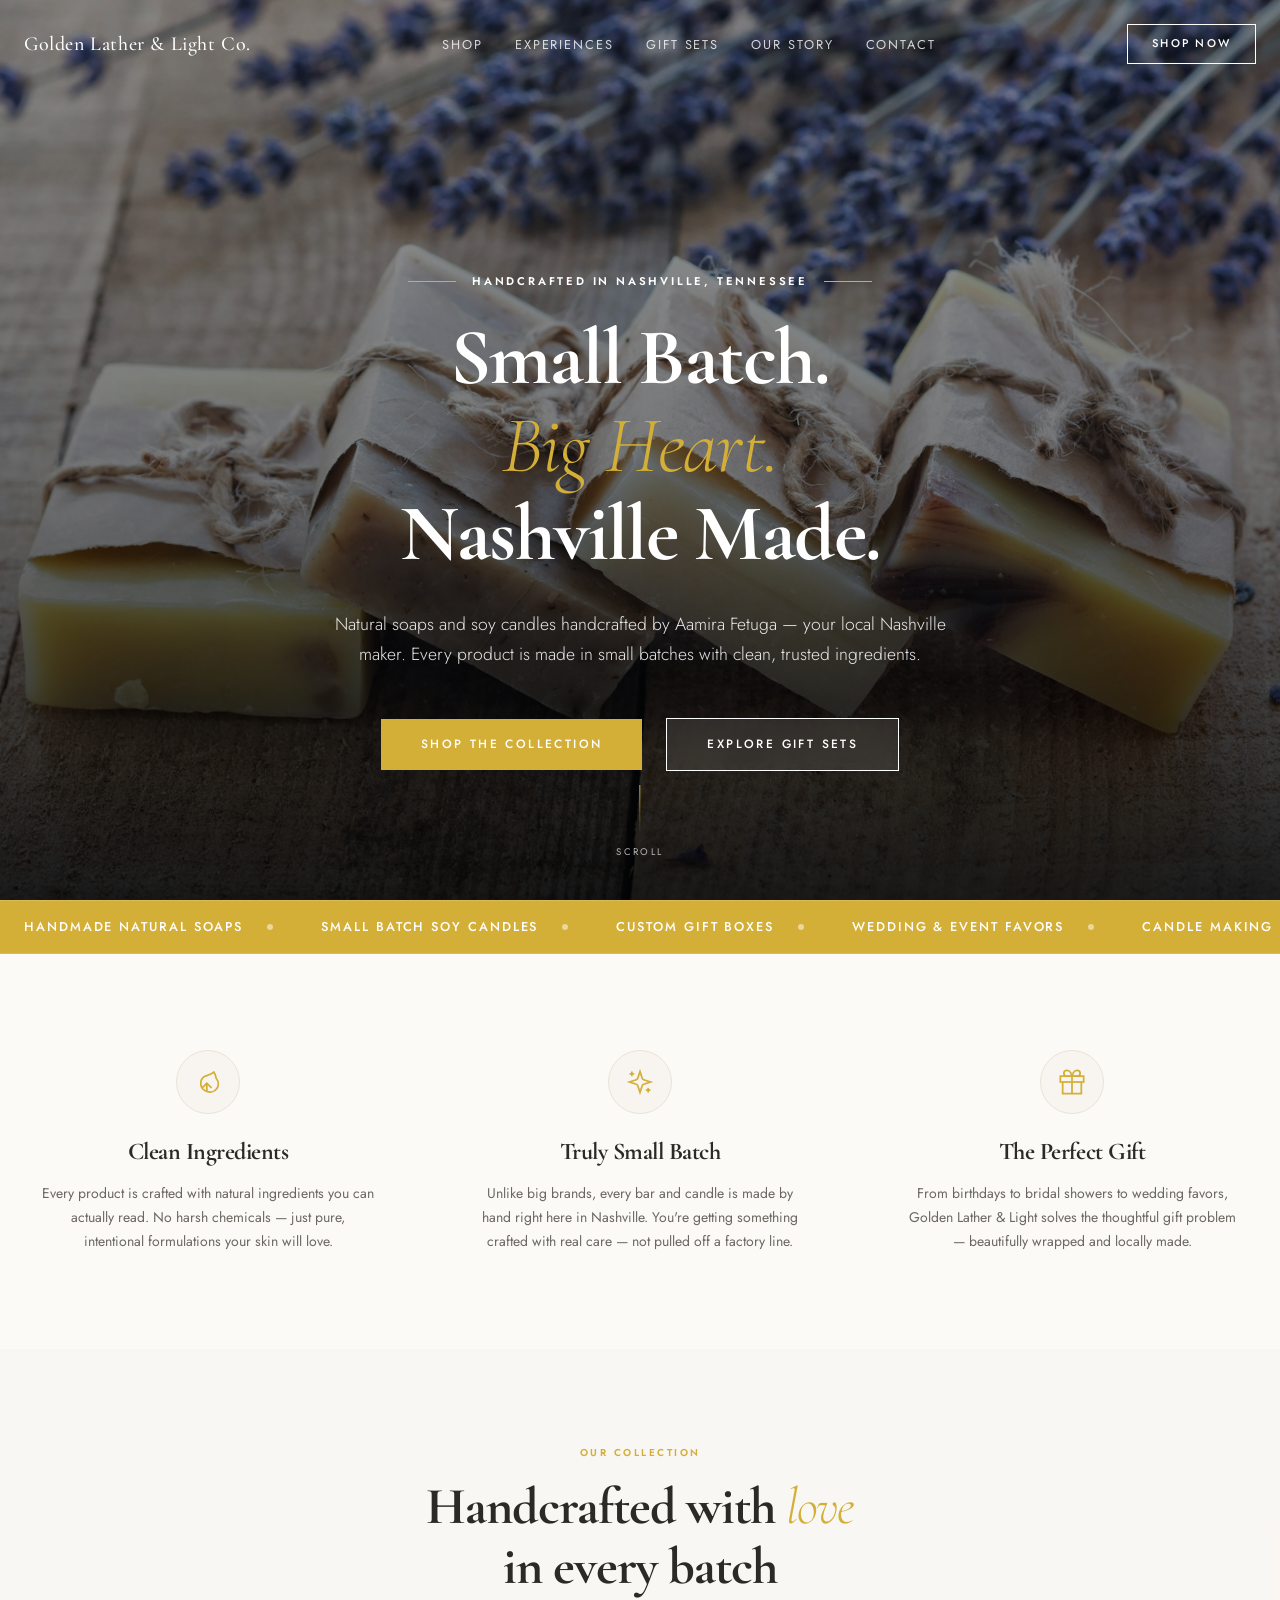
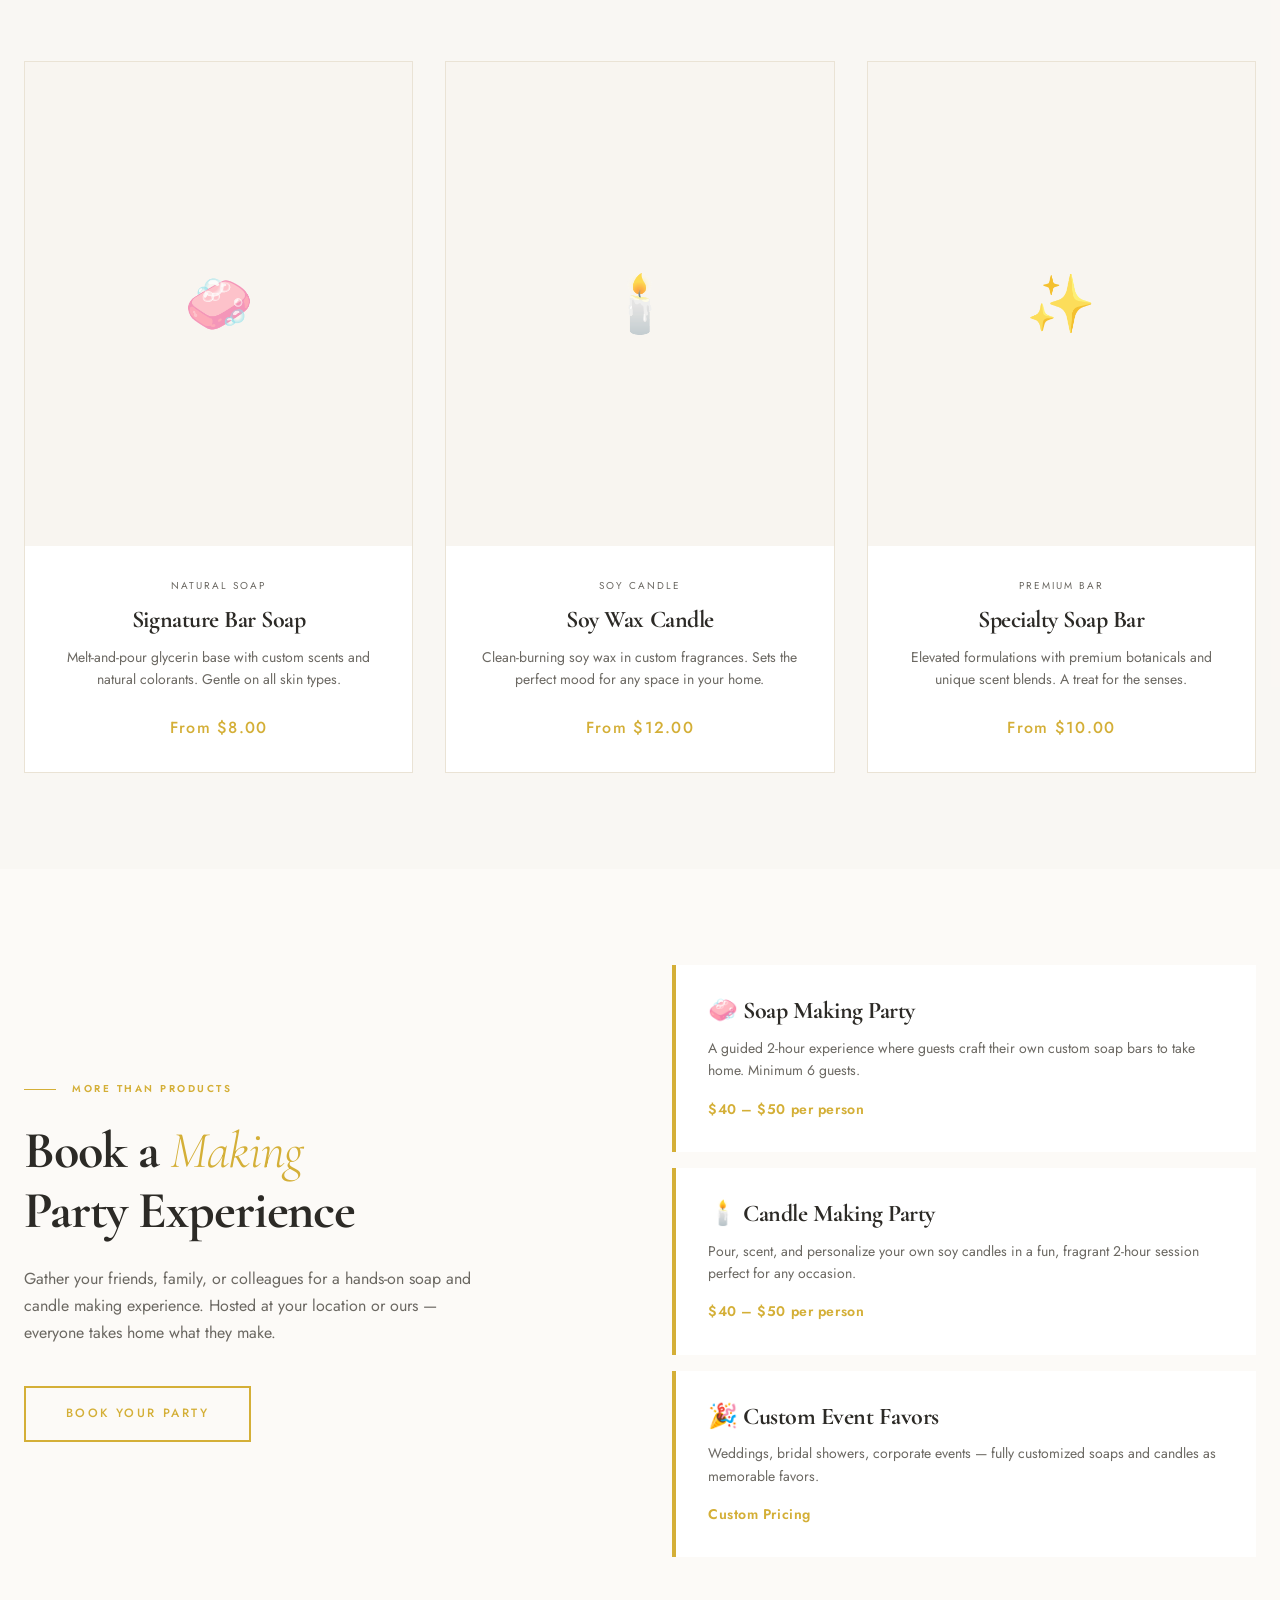
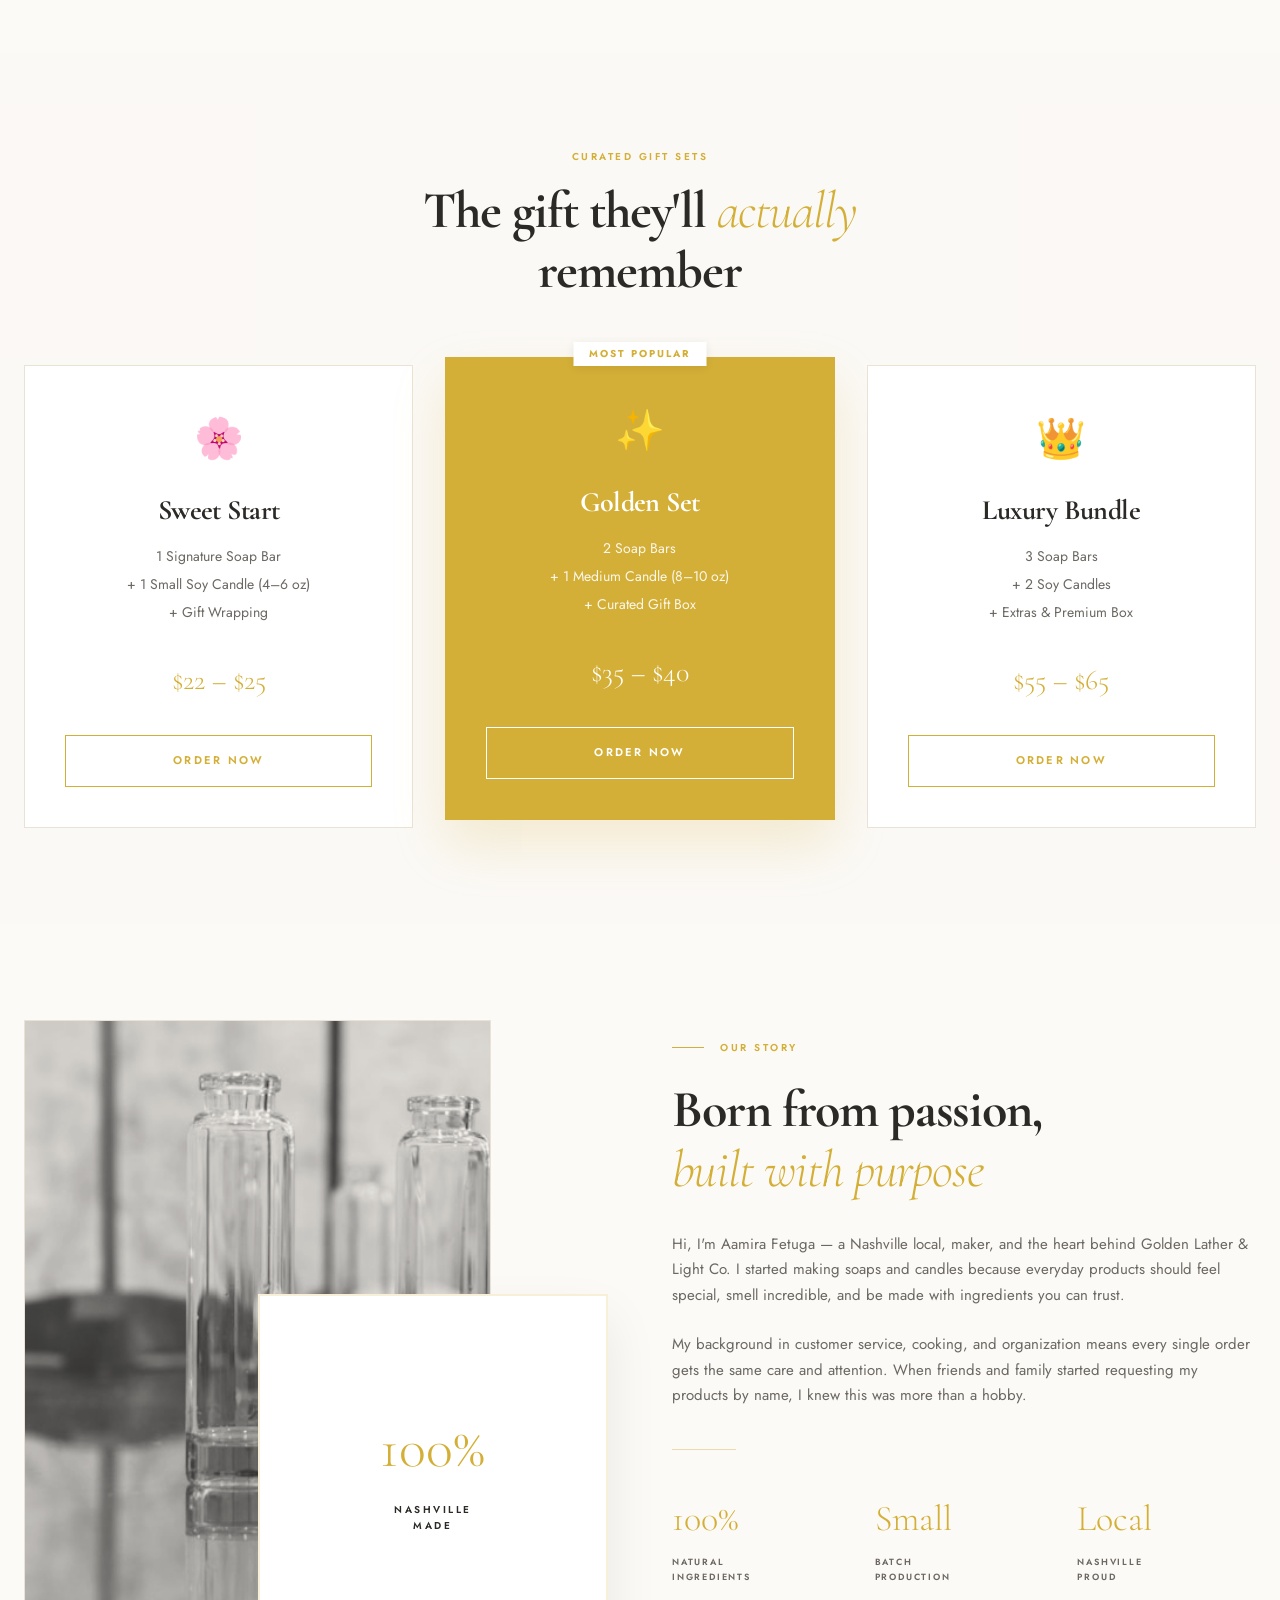
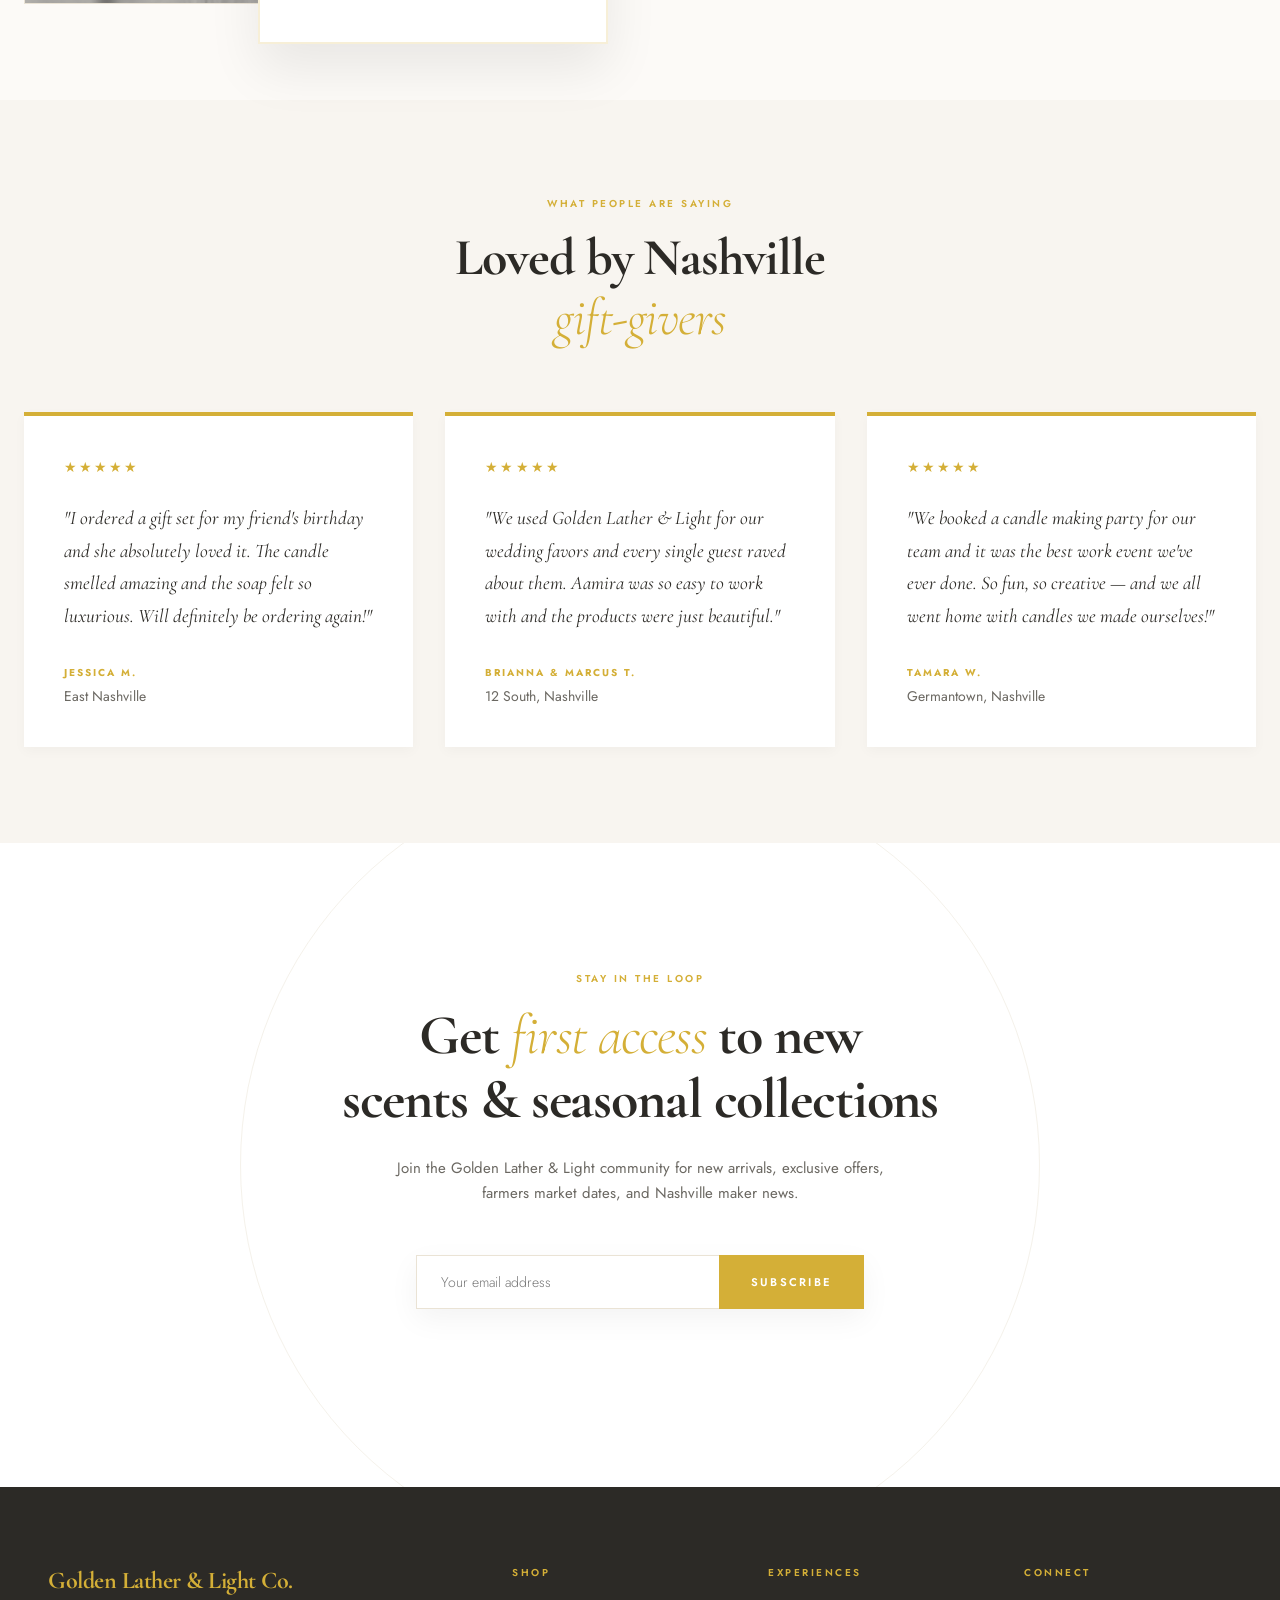
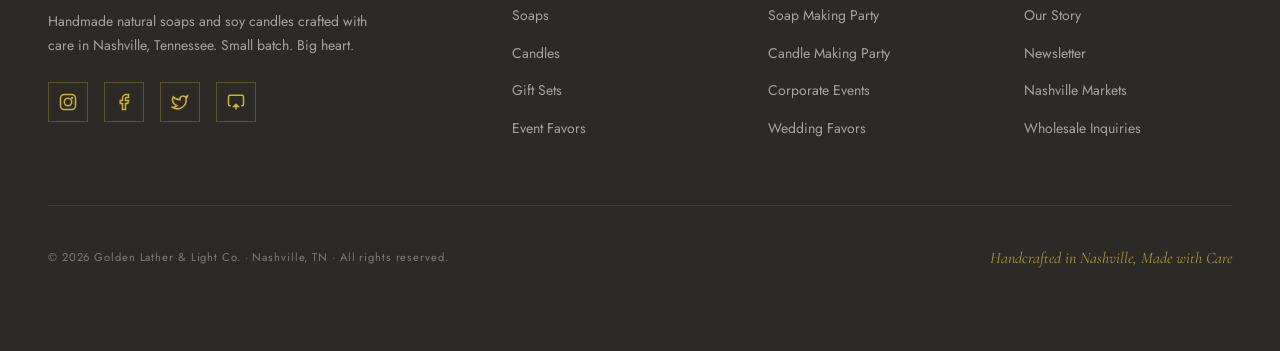
==== index.html @ 89d6fd0d "updates" ====
<!DOCTYPE html>
<html lang="en">
<head>
  <meta charset="UTF-8" />
  <meta name="viewport" content="width=device-width, initial-scale=1.0" />
  <title>Golden Lather & Light Co. | Handcrafted Soaps & Candles | Nashville, TN</title>
  <meta name="description" content="Handmade natural soaps and soy candles crafted with care in Nashville, Tennessee. Small batch. Big heart." />

  <link rel="preconnect" href="https://fonts.googleapis.com" />
  <link rel="preconnect" href="https://fonts.gstatic.com" crossorigin />
  <link href="https://fonts.googleapis.com/css2?family=Cormorant+Garamond:ital,wght@0,300;0,400;0,500;0,600;0,700;1,300;1,400;1,500&family=Jost:ital,wght@0,300;0,400;0,500;0,600;1,300;1,400&display=swap" rel="stylesheet" />
  <link rel="stylesheet" href="styles.css" />
</head>
<body>

  <!-- ========== NAVBAR ========== -->
  <nav class="navbar" id="navbar">
    <div class="navbar-inner">
      <a href="#" class="navbar-brand">Golden Lather &amp; Light Co.</a>
      <ul class="nav-links">
        <li><a href="#products">Shop</a></li>
        <li><a href="#experience">Experiences</a></li>
        <li><a href="#gifts">Gift Sets</a></li>
        <li><a href="#story">Our Story</a></li>
        <li><a href="#contact">Contact</a></li>
      </ul>
      <a href="#products" class="nav-cta">Shop Now</a>
      <button class="mobile-toggle" id="mobile-toggle" aria-label="Toggle menu">
        <svg class="icon-menu" viewBox="0 0 24 24" fill="none" stroke="currentColor" stroke-width="2"><line x1="3" y1="6" x2="21" y2="6"/><line x1="3" y1="12" x2="21" y2="12"/><line x1="3" y1="18" x2="21" y2="18"/></svg>
        <svg class="icon-close" viewBox="0 0 24 24" fill="none" stroke="currentColor" stroke-width="2" style="display:none"><line x1="18" y1="6" x2="6" y2="18"/><line x1="6" y1="6" x2="18" y2="18"/></svg>
      </button>
    </div>
  </nav>

  <!-- Mobile Menu -->
  <div class="mobile-menu" id="mobile-menu">
    <ul>
      <li><a href="#products">Shop</a></li>
      <li><a href="#experience">Experiences</a></li>
      <li><a href="#gifts">Gift Sets</a></li>
      <li><a href="#story">Our Story</a></li>
      <li><a href="#contact">Contact</a></li>
      <li class="mobile-menu-cta"><a href="#products">Shop Now</a></li>
    </ul>
  </div>

  <!-- ========== HERO ========== -->
  <section class="hero" id="home">
    <div class="hero-bg">
      <img src="images/hero-bg.jpg" alt="Handcrafted soaps and candles" />
      <div class="hero-overlay"></div>
      <div class="hero-gradient"></div>
    </div>
    <div class="hero-content">
      <div class="fade-in" data-delay="0.1">
        <div class="hero-tagline">
          <span class="hero-line"></span>
          <span class="hero-tagline-text">Handcrafted in Nashville, Tennessee</span>
          <span class="hero-line"></span>
        </div>
      </div>
      <div class="fade-in" data-delay="0.2">
        <h1 class="hero-title">
          Small Batch.<br />
          <em>Big Heart.</em><br />
          Nashville Made.
        </h1>
      </div>
      <div class="fade-in" data-delay="0.3">
        <p class="hero-subtitle">
          Natural soaps and soy candles handcrafted by Aamira Fetuga — your local Nashville maker. Every product is made in small batches with clean, trusted ingredients.
        </p>
      </div>
      <div class="fade-in hero-buttons" data-delay="0.4">
        <a href="#products" class="btn btn-primary">Shop the Collection</a>
        <a href="#gifts" class="btn btn-outline-white">Explore Gift Sets</a>
      </div>
    </div>
    <div class="scroll-indicator">
      <div class="scroll-line"></div>
      <span>Scroll</span>
    </div>
  </section>

  <!-- ========== MARQUEE ========== -->
  <div class="marquee-bar">
    <div class="marquee-track">
      <span>Handmade Natural Soaps<i></i></span>
      <span>Small Batch Soy Candles<i></i></span>
      <span>Custom Gift Boxes<i></i></span>
      <span>Wedding &amp; Event Favors<i></i></span>
      <span>Candle Making Parties<i></i></span>
      <span>Nashville Local<i></i></span>
      <span>Clean Ingredients<i></i></span>
      <span>Handmade Natural Soaps<i></i></span>
      <span>Small Batch Soy Candles<i></i></span>
      <span>Custom Gift Boxes<i></i></span>
      <span>Wedding &amp; Event Favors<i></i></span>
      <span>Candle Making Parties<i></i></span>
      <span>Nashville Local<i></i></span>
      <span>Clean Ingredients<i></i></span>
      <span>Handmade Natural Soaps<i></i></span>
      <span>Small Batch Soy Candles<i></i></span>
      <span>Custom Gift Boxes<i></i></span>
      <span>Wedding &amp; Event Favors<i></i></span>
      <span>Candle Making Parties<i></i></span>
      <span>Nashville Local<i></i></span>
      <span>Clean Ingredients<i></i></span>
    </div>
  </div>

  <!-- ========== VALUES ========== -->
  <section class="values">
    <div class="container values-grid">
      <div class="fade-in value-card" data-delay="0.1">
        <div class="value-icon">
          <svg viewBox="0 0 24 24" fill="none" stroke="currentColor" stroke-width="1.5" width="28" height="28"><path d="M11 20A7 7 0 0 1 9.8 6.9C15.5 4.9 17 3.5 17 3.5s1.5 2 2.1 5.5A7 7 0 0 1 11 20z"/><path d="M11 13V20"/><path d="M7 17l4-4 4 4"/></svg>
        </div>
        <h3>Clean Ingredients</h3>
        <p>Every product is crafted with natural ingredients you can actually read. No harsh chemicals — just pure, intentional formulations your skin will love.</p>
      </div>
      <div class="fade-in value-card" data-delay="0.2">
        <div class="value-icon">
          <svg viewBox="0 0 24 24" fill="none" stroke="currentColor" stroke-width="1.5" width="28" height="28"><path d="m12 3-1.912 5.813a2 2 0 0 1-1.275 1.275L3 12l5.813 1.912a2 2 0 0 1 1.275 1.275L12 21l1.912-5.813a2 2 0 0 1 1.275-1.275L21 12l-5.813-1.912a2 2 0 0 1-1.275-1.275L12 3Z"/><path d="M5 3v4"/><path d="M19 17v4"/><path d="M3 5h4"/><path d="M17 19h4"/></svg>
        </div>
        <h3>Truly Small Batch</h3>
        <p>Unlike big brands, every bar and candle is made by hand right here in Nashville. You're getting something crafted with real care — not pulled off a factory line.</p>
      </div>
      <div class="fade-in value-card" data-delay="0.3">
        <div class="value-icon">
          <svg viewBox="0 0 24 24" fill="none" stroke="currentColor" stroke-width="1.5" width="28" height="28"><polyline points="20 12 20 22 4 22 4 12"/><rect x="2" y="7" width="20" height="5"/><line x1="12" y1="22" x2="12" y2="7"/><path d="M12 7H7.5a2.5 2.5 0 0 1 0-5C11 2 12 7 12 7z"/><path d="M12 7h4.5a2.5 2.5 0 0 0 0-5C13 2 12 7 12 7z"/></svg>
        </div>
        <h3>The Perfect Gift</h3>
        <p>From birthdays to bridal showers to wedding favors, Golden Lather &amp; Light solves the thoughtful gift problem — beautifully wrapped and locally made.</p>
      </div>
    </div>
  </section>

  <!-- ========== PRODUCTS ========== -->
  <section class="products" id="products">
    <div class="container">
      <div class="fade-in section-header">
        <div class="section-label">Our Collection</div>
        <h2>Handcrafted with <em>love</em><br/>in every batch</h2>
      </div>
      <div class="products-grid" id="products-grid">
        <!-- Populated by JS -->
      </div>
    </div>
  </section>

  <!-- ========== EXPERIENCE ========== -->
  <section class="experience" id="experience">
    <div class="container experience-layout">
      <div class="fade-in experience-text" data-direction="right">
        <div class="section-label-left">
          <span class="label-line"></span>
          <span>More Than Products</span>
        </div>
        <h2>Book a <em>Making</em><br/>Party Experience</h2>
        <p>Gather your friends, family, or colleagues for a hands-on soap and candle making experience. Hosted at your location or ours — everyone takes home what they make.</p>
        <a href="#contact" class="btn btn-outline-primary">Book Your Party</a>
      </div>
      <div class="experience-cards" id="experience-cards">
        <!-- Populated by JS -->
      </div>
    </div>
  </section>

  <!-- ========== GIFTS ========== -->
  <section class="gifts" id="gifts">
    <div class="container">
      <div class="fade-in section-header">
        <div class="section-label">Curated Gift Sets</div>
        <h2>The gift they'll <em>actually</em><br/>remember</h2>
      </div>
      <div class="gifts-grid" id="gifts-grid">
        <!-- Populated by JS -->
      </div>
    </div>
  </section>

  <!-- ========== STORY ========== -->
  <section class="story" id="story">
    <div class="container story-layout">
      <div class="fade-in story-image-block" data-direction="right">
        <div class="story-main-image">
          <img src="images/story-candles.jpg" alt="Pouring candles" />
        </div>
        <div class="story-badge">
          <div class="badge-number">100%</div>
          <div class="badge-label">Nashville<br/>Made</div>
        </div>
      </div>
      <div class="fade-in story-text" data-direction="left">
        <div class="section-label-left">
          <span class="label-line"></span>
          <span>Our Story</span>
        </div>
        <h2>Born from passion,<br/><em>built with purpose</em></h2>
        <div class="story-paragraphs">
          <p>Hi, I'm Aamira Fetuga — a Nashville local, maker, and the heart behind Golden Lather &amp; Light Co. I started making soaps and candles because everyday products should feel special, smell incredible, and be made with ingredients you can trust.</p>
          <p>My background in customer service, cooking, and organization means every single order gets the same care and attention. When friends and family started requesting my products by name, I knew this was more than a hobby.</p>
        </div>
        <div class="story-divider"></div>
        <div class="story-stats">
          <div class="stat">
            <div class="stat-value">100%</div>
            <div class="stat-label">Natural<br/>Ingredients</div>
          </div>
          <div class="stat">
            <div class="stat-value">Small</div>
            <div class="stat-label">Batch<br/>Production</div>
          </div>
          <div class="stat">
            <div class="stat-value">Local</div>
            <div class="stat-label">Nashville<br/>Proud</div>
          </div>
        </div>
      </div>
    </div>
  </section>

  <!-- ========== TESTIMONIALS ========== -->
  <section class="testimonials">
    <div class="container">
      <div class="fade-in section-header">
        <div class="section-label">What People Are Saying</div>
        <h2>Loved by Nashville<br/><em>gift-givers</em></h2>
      </div>
      <div class="testimonials-grid">
        <div class="fade-in testimonial-card" data-delay="0">
          <div class="stars">&#9733;&#9733;&#9733;&#9733;&#9733;</div>
          <p class="testimonial-quote">"I ordered a gift set for my friend's birthday and she absolutely loved it. The candle smelled amazing and the soap felt so luxurious. Will definitely be ordering again!"</p>
          <div class="testimonial-author">Jessica M.</div>
          <div class="testimonial-location">East Nashville</div>
        </div>
        <div class="fade-in testimonial-card" data-delay="0.1">
          <div class="stars">&#9733;&#9733;&#9733;&#9733;&#9733;</div>
          <p class="testimonial-quote">"We used Golden Lather &amp; Light for our wedding favors and every single guest raved about them. Aamira was so easy to work with and the products were just beautiful."</p>
          <div class="testimonial-author">Brianna &amp; Marcus T.</div>
          <div class="testimonial-location">12 South, Nashville</div>
        </div>
        <div class="fade-in testimonial-card" data-delay="0.2">
          <div class="stars">&#9733;&#9733;&#9733;&#9733;&#9733;</div>
          <p class="testimonial-quote">"We booked a candle making party for our team and it was the best work event we've ever done. So fun, so creative — and we all went home with candles we made ourselves!"</p>
          <div class="testimonial-author">Tamara W.</div>
          <div class="testimonial-location">Germantown, Nashville</div>
        </div>
      </div>
    </div>
  </section>

  <!-- ========== NEWSLETTER / CONTACT ========== -->
  <section class="newsletter" id="contact">
    <div class="newsletter-circle"></div>
    <div class="container newsletter-content">
      <div class="fade-in">
        <div class="section-label">Stay in the Loop</div>
        <h2>Get <em>first access</em> to new<br/>scents &amp; seasonal collections</h2>
        <p class="newsletter-subtitle">Join the Golden Lather &amp; Light community for new arrivals, exclusive offers, farmers market dates, and Nashville maker news.</p>
        <form class="newsletter-form" id="newsletter-form">
          <input type="email" placeholder="Your email address" required id="email-input" />
          <button type="submit">Subscribe</button>
        </form>
        <p class="form-error" id="form-error"></p>
        <p class="form-success" id="form-success"></p>
      </div>
    </div>
  </section>

  <!-- ========== FOOTER ========== -->
  <footer class="site-footer">
    <div class="container">
      <div class="footer-grid">
        <div class="footer-brand">
          <h3>Golden Lather &amp; Light Co.</h3>
          <p>Handmade natural soaps and soy candles crafted with care in Nashville, Tennessee. Small batch. Big heart.</p>
          <div class="social-links">
            <a href="#" aria-label="Instagram"><svg viewBox="0 0 24 24" fill="none" stroke="currentColor" stroke-width="2" width="18" height="18"><rect x="2" y="2" width="20" height="20" rx="5"/><circle cx="12" cy="12" r="5"/><circle cx="17.5" cy="6.5" r="1.5" fill="currentColor" stroke="none"/></svg></a>
            <a href="#" aria-label="Facebook"><svg viewBox="0 0 24 24" fill="none" stroke="currentColor" stroke-width="2" width="18" height="18"><path d="M18 2h-3a5 5 0 0 0-5 5v3H7v4h3v8h4v-8h3l1-4h-4V7a1 1 0 0 1 1-1h3z"/></svg></a>
            <a href="#" aria-label="Twitter"><svg viewBox="0 0 24 24" fill="none" stroke="currentColor" stroke-width="2" width="18" height="18"><path d="M22 4s-.7 2.1-2 3.4c1.6 10-9.4 17.3-18 11.6 2.2.1 4.4-.6 6-2C3 15.5.5 9.6 3 5c2.2 2.6 5.6 4.1 9 4-.9-4.2 4-6.6 7-3.8 1.1 0 3-1.2 3-1.2z"/></svg></a>
            <a href="#" aria-label="Pinterest"><svg viewBox="0 0 24 24" fill="none" stroke="currentColor" stroke-width="2" width="18" height="18"><line x1="12" y1="17" x2="12" y2="22"/><path d="M5 17H4a2 2 0 0 1-2-2V5a2 2 0 0 1 2-2h16a2 2 0 0 1 2 2v10a2 2 0 0 1-2 2h-1"/><polygon points="12 15 9 18 15 18 12 15"/></svg></a>
          </div>
        </div>
        <div class="footer-col">
          <h4>Shop</h4>
          <ul>
            <li><a href="#products">Soaps</a></li>
            <li><a href="#products">Candles</a></li>
            <li><a href="#gifts">Gift Sets</a></li>
            <li><a href="#experience">Event Favors</a></li>
          </ul>
        </div>
        <div class="footer-col">
          <h4>Experiences</h4>
          <ul>
            <li><a href="#experience">Soap Making Party</a></li>
            <li><a href="#experience">Candle Making Party</a></li>
            <li><a href="#experience">Corporate Events</a></li>
            <li><a href="#experience">Wedding Favors</a></li>
          </ul>
        </div>
        <div class="footer-col">
          <h4>Connect</h4>
          <ul>
            <li><a href="#story">Our Story</a></li>
            <li><a href="#contact">Newsletter</a></li>
            <li><a href="#">Nashville Markets</a></li>
            <li><a href="#">Wholesale Inquiries</a></li>
          </ul>
        </div>
      </div>
      <div class="footer-bottom">
        <p class="footer-copyright">&copy; <span id="year"></span> Golden Lather &amp; Light Co. &middot; Nashville, TN &middot; All rights reserved.</p>
        <p class="footer-tagline">Handcrafted in Nashville, Made with Care</p>
      </div>
    </div>
  </footer>

  <script src="script.js"></script>
</body>
</html>
---- styles.css ----
/* ==========================================
   Golden Lather & Light Co. — Static Styles
   ========================================== */

/* ---------- RESET & BASE ---------- */
*, *::before, *::after { margin: 0; padding: 0; box-sizing: border-box; }

:root {
  --bg:         #fcfaf7;
  --fg:         #2c2a26;
  --card:       #ffffff;
  --primary:    #d4af37;
  --primary-fg: #ffffff;
  --secondary:  #f8f5f0;
  --muted:      #6b6862;
  --border:     #eae3d5;
  --destructive:#e53e3e;
  --radius:     0px;
  --font-sans:  'Jost', sans-serif;
  --font-serif: 'Cormorant Garamond', serif;
}

html { scroll-behavior: smooth; }

body {
  font-family: var(--font-sans);
  background: var(--bg);
  color: var(--fg);
  -webkit-font-smoothing: antialiased;
  line-height: 1.6;
}

h1, h2, h3, h4, h5, h6 {
  font-family: var(--font-serif);
  letter-spacing: -0.02em;
  line-height: 1.15;
}

a { color: inherit; text-decoration: none; }
img { display: block; max-width: 100%; }
ul { list-style: none; }

.container { max-width: 1280px; margin: 0 auto; padding: 0 1.5rem; }

/* ---------- FADE-IN ANIMATION ---------- */
.fade-in {
  opacity: 0;
  transform: translateY(30px);
  transition: opacity 0.7s cubic-bezier(0.21,0.47,0.32,0.98),
              transform 0.7s cubic-bezier(0.21,0.47,0.32,0.98);
}
.fade-in[data-direction="left"]  { transform: translateX(30px); }
.fade-in[data-direction="right"] { transform: translateX(-30px); }
.fade-in.visible {
  opacity: 1;
  transform: translate(0, 0);
}

/* ---------- BUTTONS ---------- */
.btn {
  display: inline-block;
  padding: 1rem 2.5rem;
  font-size: 0.75rem;
  font-weight: 500;
  letter-spacing: 0.2em;
  text-transform: uppercase;
  text-align: center;
  transition: all 0.3s;
  cursor: pointer;
  border: none;
}
.btn:hover { transform: translateY(-2px); }

.btn-primary {
  background: var(--primary);
  color: var(--primary-fg);
}
.btn-primary:hover { background: #c9a42f; }

.btn-outline-white {
  background: rgba(255,255,255,0.1);
  backdrop-filter: blur(12px);
  border: 1px solid #fff;
  color: #fff;
}
.btn-outline-white:hover { background: #fff; color: var(--fg); }

.btn-outline-primary {
  background: transparent;
  border: 2px solid var(--primary);
  color: var(--primary);
}
.btn-outline-primary:hover { background: var(--primary); color: #fff; }

/* ---------- SECTION HEADERS ---------- */
.section-header { text-align: center; margin-bottom: 4rem; }
.section-label {
  font-size: 10px;
  font-weight: 600;
  letter-spacing: 0.25em;
  text-transform: uppercase;
  color: var(--primary);
  margin-bottom: 1rem;
}
.section-header h2, .experience-text h2, .story-text h2 {
  font-size: clamp(2rem, 5vw, 3.25rem);
  color: var(--fg);
}
.section-header h2 em, .experience-text h2 em, .story-text h2 em,
.newsletter-content h2 em {
  color: var(--primary);
  font-weight: 300;
  font-style: italic;
}

.section-label-left {
  display: flex;
  align-items: center;
  gap: 1rem;
  margin-bottom: 1.5rem;
  font-size: 10px;
  font-weight: 600;
  letter-spacing: 0.25em;
  text-transform: uppercase;
  color: var(--primary);
}
.label-line { width: 2rem; height: 1px; background: var(--primary); }

/* ==========================================
   NAVBAR
   ========================================== */
.navbar {
  position: fixed;
  top: 0;
  width: 100%;
  z-index: 50;
  padding: 1.5rem 0;
  transition: all 0.3s;
}
.navbar.scrolled {
  background: rgba(255,255,255,0.9);
  backdrop-filter: blur(12px);
  box-shadow: 0 1px 3px rgba(0,0,0,0.06);
  padding: 1rem 0;
}
.navbar-inner {
  max-width: 1280px;
  margin: 0 auto;
  padding: 0 1.5rem;
  display: flex;
  align-items: center;
  justify-content: space-between;
}
.navbar-brand {
  font-family: var(--font-serif);
  font-size: 1.25rem;
  font-weight: 500;
  letter-spacing: 0.03em;
  color: #fff;
  transition: color 0.3s;
}
.navbar.scrolled .navbar-brand { color: var(--fg); }

.nav-links {
  display: flex;
  align-items: center;
  gap: 2rem;
}
.nav-links a {
  font-size: 0.8rem;
  letter-spacing: 0.15em;
  text-transform: uppercase;
  color: rgba(255,255,255,0.8);
  transition: color 0.3s;
}
.nav-links a:hover { color: #fff; }
.navbar.scrolled .nav-links a { color: var(--muted); }
.navbar.scrolled .nav-links a:hover { color: var(--primary); }

.nav-cta {
  padding: 0.625rem 1.5rem;
  font-size: 0.7rem;
  font-weight: 500;
  letter-spacing: 0.2em;
  text-transform: uppercase;
  border: 1px solid #fff;
  color: #fff;
  transition: all 0.3s;
}
.nav-cta:hover { background: #fff; color: var(--fg); }
.navbar.scrolled .nav-cta { border-color: var(--primary); color: var(--primary); }
.navbar.scrolled .nav-cta:hover { background: var(--primary); color: #fff; }

.mobile-toggle {
  display: none;
  background: none;
  border: none;
  cursor: pointer;
  color: #fff;
  transition: color 0.3s;
}
.navbar.scrolled .mobile-toggle { color: var(--fg); }
.mobile-toggle svg { width: 24px; height: 24px; }

.mobile-menu {
  display: none;
  position: fixed;
  inset: 0;
  z-index: 40;
  background: #fff;
  padding-top: 6rem;
  padding-left: 1.5rem;
  padding-right: 1.5rem;
  opacity: 0;
  transform: translateY(-20px);
  transition: opacity 0.3s, transform 0.3s;
}
.mobile-menu.open { opacity: 1; transform: translateY(0); }
.mobile-menu ul { display: flex; flex-direction: column; gap: 1.5rem; text-align: center; }
.mobile-menu a {
  font-family: var(--font-serif);
  font-size: 1.5rem;
  color: var(--fg);
}
.mobile-menu-cta { padding-top: 1rem; }
.mobile-menu-cta a {
  display: block;
  width: 100%;
  background: var(--primary);
  color: var(--primary-fg);
  padding: 1rem;
  font-family: var(--font-sans);
  font-size: 0.8rem;
  font-weight: 500;
  letter-spacing: 0.2em;
  text-transform: uppercase;
}

@media (max-width: 768px) {
  .nav-links, .nav-cta { display: none; }
  .mobile-toggle { display: block; }
}

/* ==========================================
   HERO
   ========================================== */
.hero {
  position: relative;
  min-height: 100vh;
  display: flex;
  align-items: center;
  justify-content: center;
  padding-top: 5rem;
  overflow: hidden;
}
.hero-bg {
  position: absolute;
  inset: 0;
  z-index: 0;
}
.hero-bg img { width: 100%; height: 100%; object-fit: cover; }
.hero-overlay {
  position: absolute;
  inset: 0;
  background: rgba(0,0,0,0.4);
  mix-blend-mode: multiply;
}
.hero-gradient {
  position: absolute;
  inset: 0;
  background: linear-gradient(to top, rgba(0,0,0,0.8), rgba(0,0,0,0.2) 50%, transparent);
}
.hero-content {
  position: relative;
  z-index: 10;
  text-align: center;
  padding: 0 1.5rem;
  max-width: 56rem;
  margin: 4rem auto 0;
}
.hero-tagline {
  display: flex;
  align-items: center;
  justify-content: center;
  gap: 1rem;
  margin-bottom: 1.5rem;
}
.hero-line { width: 3rem; height: 1px; background: var(--primary); }
.hero-tagline-text {
  color: #fff;
  text-transform: uppercase;
  letter-spacing: 0.25em;
  font-size: 0.7rem;
  font-weight: 600;
}
.hero-title {
  font-size: clamp(2.75rem, 7vw, 5rem);
  color: #fff;
  margin-bottom: 2rem;
  line-height: 1.1;
}
.hero-title em {
  color: var(--primary);
  font-weight: 300;
  font-style: italic;
}
.hero-subtitle {
  color: rgba(255,255,255,0.9);
  font-size: 1.1rem;
  font-weight: 300;
  max-width: 40rem;
  margin: 0 auto 3rem;
  line-height: 1.7;
}
.hero-buttons {
  display: flex;
  flex-direction: column;
  align-items: center;
  gap: 1.5rem;
}
.hero-buttons .btn { width: 100%; max-width: 280px; }

@media (min-width: 640px) {
  .hero-buttons { flex-direction: row; justify-content: center; }
  .hero-buttons .btn { width: auto; }
}

.scroll-indicator {
  position: absolute;
  bottom: 2.5rem;
  left: 50%;
  transform: translateX(-50%);
  display: flex;
  flex-direction: column;
  align-items: center;
  gap: 0.75rem;
  color: rgba(255,255,255,0.7);
  z-index: 10;
  animation: bounce 2s infinite;
}
.scroll-line {
  width: 1px;
  height: 3rem;
  background: linear-gradient(to bottom, var(--primary), transparent);
}
.scroll-indicator span {
  font-size: 0.6rem;
  text-transform: uppercase;
  letter-spacing: 0.25em;
}

@keyframes bounce {
  0%, 100% { transform: translateX(-50%) translateY(0); }
  50% { transform: translateX(-50%) translateY(-10px); }
}

/* ==========================================
   MARQUEE
   ========================================== */
.marquee-bar {
  background: var(--primary);
  color: var(--primary-fg);
  padding: 1rem 0;
  overflow: hidden;
  border-top: 1px solid rgba(255,255,255,0.15);
  border-bottom: 1px solid rgba(255,255,255,0.15);
}
.marquee-track {
  display: flex;
  white-space: nowrap;
  animation: marquee 35s linear infinite;
}
.marquee-track span {
  display: flex;
  align-items: center;
  gap: 1.5rem;
  margin: 0 1.5rem;
  font-size: 0.8rem;
  font-weight: 500;
  letter-spacing: 0.15em;
  text-transform: uppercase;
}
.marquee-track i {
  display: inline-block;
  width: 6px;
  height: 6px;
  border-radius: 50%;
  background: rgba(255,255,255,0.5);
}

@keyframes marquee {
  0%   { transform: translateX(0); }
  100% { transform: translateX(-50%); }
}

/* ==========================================
   VALUES
   ========================================== */
.values { padding: 6rem 0; background: var(--bg); }
.values-grid {
  display: grid;
  grid-template-columns: 1fr;
  gap: 4rem;
}
@media (min-width: 768px) {
  .values-grid { grid-template-columns: repeat(3, 1fr); }
}
.value-card { text-align: center; padding: 0 1rem; }
.value-icon {
  width: 4rem;
  height: 4rem;
  margin: 0 auto 1.5rem;
  background: var(--secondary);
  border: 1px solid var(--border);
  border-radius: 50%;
  display: flex;
  align-items: center;
  justify-content: center;
  color: var(--primary);
}
.value-card h3 {
  font-size: 1.5rem;
  margin-bottom: 1rem;
  color: var(--fg);
}
.value-card p {
  color: var(--muted);
  font-size: 0.875rem;
  line-height: 1.7;
}

/* ==========================================
   PRODUCTS
   ========================================== */
.products {
  padding: 6rem 0;
  background: rgba(248,245,240,0.5);
}
.products-grid {
  display: grid;
  grid-template-columns: 1fr;
  gap: 2rem;
}
@media (min-width: 768px) {
  .products-grid { grid-template-columns: repeat(3, 1fr); }
}
.product-card {
  background: var(--card);
  border: 1px solid var(--border);
  overflow: hidden;
  transition: all 0.5s;
}
.product-card:hover { box-shadow: 0 25px 50px rgba(212,175,55,0.05); }

.product-image {
  aspect-ratio: 4/5;
  background: var(--secondary);
  display: flex;
  align-items: center;
  justify-content: center;
  font-size: 3.5rem;
  position: relative;
  overflow: hidden;
}
.product-image span {
  opacity: 0.8;
  transition: transform 0.7s;
}
.product-card:hover .product-image span { transform: scale(1.1); }

.product-overlay {
  position: absolute;
  inset: 0;
  background: rgba(0,0,0,0.5);
  display: flex;
  align-items: center;
  justify-content: center;
  opacity: 0;
  transition: opacity 0.3s;
}
.product-card:hover .product-overlay { opacity: 1; }
.product-overlay button {
  background: #fff;
  color: var(--fg);
  border: none;
  padding: 0.75rem 2rem;
  font-size: 0.7rem;
  font-weight: 600;
  letter-spacing: 0.2em;
  text-transform: uppercase;
  cursor: pointer;
  transition: all 0.3s;
  opacity: 0;
  transform: translateY(10px);
}
.product-card:hover .product-overlay button {
  opacity: 1;
  transform: translateY(0);
  transition-delay: 0.1s;
}
.product-overlay button:hover { background: var(--primary); color: #fff; }

.product-info {
  padding: 2rem;
  text-align: center;
  background: var(--card);
}
.product-category {
  font-size: 10px;
  letter-spacing: 0.2em;
  text-transform: uppercase;
  color: var(--muted);
  margin-bottom: 0.75rem;
}
.product-name {
  font-size: 1.5rem;
  color: var(--fg);
  margin-bottom: 0.75rem;
}
.product-desc {
  font-size: 0.875rem;
  color: var(--muted);
  line-height: 1.6;
  margin-bottom: 1.5rem;
  display: -webkit-box;
  -webkit-line-clamp: 2;
  -webkit-box-orient: vertical;
  overflow: hidden;
}
.product-price {
  color: var(--primary);
  font-weight: 500;
  letter-spacing: 0.08em;
}

/* ==========================================
   EXPERIENCE
   ========================================== */
.experience { padding: 6rem 0; background: var(--bg); }
.experience-layout {
  display: grid;
  grid-template-columns: 1fr;
  gap: 4rem;
  align-items: center;
}
@media (min-width: 1024px) {
  .experience-layout { grid-template-columns: 1fr 1fr; }
}
.experience-text h2 { margin-bottom: 1.5rem; }
.experience-text p {
  color: var(--muted);
  line-height: 1.7;
  margin-bottom: 2.5rem;
  max-width: 28rem;
}
.experience-cards { display: flex; flex-direction: column; gap: 1rem; }

.experience-card {
  background: var(--card);
  padding: 2rem;
  border-left: 4px solid var(--primary);
  transition: all 0.3s;
}
.experience-card:hover {
  transform: translateY(-4px);
  box-shadow: 0 20px 40px rgba(212,175,55,0.05);
}
.experience-card h3 {
  font-size: 1.5rem;
  color: var(--fg);
  margin-bottom: 0.75rem;
}
.experience-card p {
  font-size: 0.875rem;
  color: var(--muted);
  line-height: 1.6;
  margin-bottom: 1rem;
}
.experience-card .price {
  font-size: 0.875rem;
  font-weight: 600;
  color: var(--primary);
  letter-spacing: 0.04em;
}

/* ==========================================
   GIFTS
   ========================================== */
.gifts { padding: 6rem 0; background: rgba(248,245,240,0.3); }
.gifts-grid {
  display: grid;
  grid-template-columns: 1fr;
  gap: 2rem;
}
@media (min-width: 768px) {
  .gifts-grid { grid-template-columns: repeat(3, 1fr); }
}

.gift-card {
  position: relative;
  border: 1px solid var(--border);
  background: var(--card);
  padding: 2.5rem;
  text-align: center;
  transition: all 0.3s;
  display: flex;
  flex-direction: column;
  align-items: center;
  justify-content: space-between;
}
.gift-card:hover { transform: translateY(-4px); border-color: var(--primary); }

.gift-card.featured {
  background: var(--primary);
  border-color: var(--primary);
  color: #fff;
  box-shadow: 0 25px 50px rgba(212,175,55,0.2);
  transform: translateY(-8px);
}
.gift-card.featured:hover { transform: translateY(-12px); }

.gift-badge {
  position: absolute;
  top: -1rem;
  left: 50%;
  transform: translateX(-50%);
  background: #fff;
  color: var(--primary);
  padding: 0.25rem 1rem;
  font-size: 10px;
  font-weight: 700;
  letter-spacing: 0.2em;
  text-transform: uppercase;
  box-shadow: 0 2px 8px rgba(0,0,0,0.08);
  white-space: nowrap;
}

.gift-emoji { font-size: 2.5rem; margin-bottom: 1.5rem; }
.gift-name {
  font-size: 1.75rem;
  margin-bottom: 1rem;
}
.gift-card:not(.featured) .gift-name { color: var(--fg); }

.gift-includes {
  font-size: 0.875rem;
  line-height: 2;
  white-space: pre-line;
  margin-bottom: 2rem;
}
.gift-card:not(.featured) .gift-includes { color: var(--muted); }
.gift-card.featured .gift-includes { color: rgba(255,255,255,0.9); }

.gift-price {
  font-family: var(--font-serif);
  font-size: 1.75rem;
  font-weight: 300;
  margin-bottom: 2rem;
}
.gift-card:not(.featured) .gift-price { color: var(--primary); }

.gift-cta {
  display: block;
  width: 100%;
  padding: 1rem 2rem;
  font-size: 0.7rem;
  font-weight: 600;
  letter-spacing: 0.2em;
  text-transform: uppercase;
  text-align: center;
  transition: all 0.3s;
}
.gift-card:not(.featured) .gift-cta {
  border: 1px solid var(--primary);
  color: var(--primary);
}
.gift-card:not(.featured) .gift-cta:hover { background: var(--primary); color: #fff; }
.gift-card.featured .gift-cta {
  border: 1px solid #fff;
  color: #fff;
}
.gift-card.featured .gift-cta:hover { background: #fff; color: var(--primary); }

/* ==========================================
   STORY
   ========================================== */
.story { padding: 6rem 0; background: var(--bg); }
.story-layout {
  display: grid;
  grid-template-columns: 1fr;
  gap: 4rem;
  align-items: center;
}
@media (min-width: 1024px) {
  .story-layout { grid-template-columns: 1fr 1fr; }
}

.story-image-block {
  position: relative;
  display: none;
}
@media (min-width: 1024px) {
  .story-image-block { display: block; }
}
.story-main-image {
  width: 80%;
  aspect-ratio: 4/5;
  background: var(--secondary);
  border: 1px solid var(--border);
  position: relative;
  z-index: 1;
  overflow: hidden;
}
.story-main-image img {
  width: 100%;
  height: 100%;
  object-fit: cover;
  filter: grayscale(1);
  opacity: 0.8;
  mix-blend-mode: multiply;
}
.story-badge {
  position: absolute;
  bottom: -2.5rem;
  right: 0;
  width: 60%;
  aspect-ratio: 1;
  background: #fff;
  border: 2px solid rgba(212,175,55,0.2);
  z-index: 2;
  display: flex;
  flex-direction: column;
  align-items: center;
  justify-content: center;
  padding: 2rem;
  text-align: center;
  box-shadow: 0 25px 50px rgba(0,0,0,0.08);
}
.badge-number {
  font-family: var(--font-serif);
  font-size: 3.5rem;
  color: var(--primary);
  font-weight: 300;
  margin-bottom: 0.5rem;
}
.badge-label {
  font-size: 10px;
  letter-spacing: 0.25em;
  text-transform: uppercase;
  font-weight: 600;
  color: var(--fg);
  line-height: 1.6;
}

.story-text h2 { margin-bottom: 2rem; }
.story-paragraphs { display: flex; flex-direction: column; gap: 1.5rem; }
.story-paragraphs p {
  color: var(--muted);
  font-size: 0.9375rem;
  line-height: 1.7;
}
.story-divider {
  width: 4rem;
  height: 1px;
  background: rgba(212,175,55,0.4);
  margin: 2.5rem 0;
}
.story-stats { display: grid; grid-template-columns: repeat(3, 1fr); gap: 1.5rem; }
.stat-value {
  font-family: var(--font-serif);
  font-size: 2.25rem;
  color: var(--primary);
  font-weight: 300;
  margin-bottom: 0.5rem;
}
.stat-label {
  font-size: 9px;
  letter-spacing: 0.2em;
  text-transform: uppercase;
  color: var(--muted);
  font-weight: 600;
  line-height: 1.6;
}

/* ==========================================
   TESTIMONIALS
   ========================================== */
.testimonials { padding: 6rem 0; background: var(--secondary); }
.testimonials-grid {
  display: grid;
  grid-template-columns: 1fr;
  gap: 2rem;
}
@media (min-width: 768px) {
  .testimonials-grid { grid-template-columns: repeat(3, 1fr); }
}

.testimonial-card {
  background: var(--card);
  padding: 2.5rem;
  border-top: 4px solid var(--primary);
  transition: all 0.3s;
  box-shadow: 0 4px 12px rgba(0,0,0,0.03);
  display: flex;
  flex-direction: column;
  height: 100%;
}
.testimonial-card:hover { transform: translateY(-8px); }

.stars {
  color: var(--primary);
  font-size: 0.875rem;
  margin-bottom: 1.5rem;
  letter-spacing: 0.15em;
}
.testimonial-quote {
  font-family: var(--font-serif);
  font-size: 1.2rem;
  font-style: italic;
  color: var(--fg);
  line-height: 1.7;
  margin-bottom: 2rem;
  flex: 1;
}
.testimonial-author {
  font-size: 10px;
  font-weight: 700;
  letter-spacing: 0.2em;
  text-transform: uppercase;
  color: var(--primary);
  margin-bottom: 0.25rem;
}
.testimonial-location {
  font-size: 0.875rem;
  color: var(--muted);
}

/* ==========================================
   NEWSLETTER
   ========================================== */
.newsletter {
  padding: 8rem 1.5rem;
  background: var(--card);
  position: relative;
  overflow: hidden;
  text-align: center;
}
.newsletter-circle {
  position: absolute;
  top: 50%;
  left: 50%;
  transform: translate(-50%, -50%);
  width: 50rem;
  height: 50rem;
  border: 1px solid var(--border);
  border-radius: 50%;
  pointer-events: none;
  opacity: 0.5;
}
.newsletter-content {
  position: relative;
  z-index: 1;
  max-width: 48rem;
  margin: 0 auto;
}
.newsletter-content h2 {
  font-size: clamp(2rem, 5vw, 3.5rem);
  color: var(--fg);
  margin-bottom: 1.5rem;
}
.newsletter-subtitle {
  color: var(--muted);
  font-size: 0.9375rem;
  line-height: 1.7;
  margin-bottom: 3rem;
  max-width: 32rem;
  margin-left: auto;
  margin-right: auto;
}

.newsletter-form {
  max-width: 28rem;
  margin: 0 auto;
  display: flex;
  flex-direction: column;
  box-shadow: 0 10px 30px rgba(0,0,0,0.05);
}
@media (min-width: 640px) {
  .newsletter-form { flex-direction: row; }
}
.newsletter-form input {
  flex: 1;
  padding: 1rem 1.5rem;
  border: 1px solid var(--border);
  font-size: 0.875rem;
  font-weight: 300;
  font-family: var(--font-sans);
  background: #fff;
  outline: none;
  transition: border-color 0.3s;
}
@media (min-width: 640px) {
  .newsletter-form input { border-right: none; }
}
.newsletter-form input:focus { border-color: var(--primary); }
.newsletter-form button {
  background: var(--primary);
  color: #fff;
  border: none;
  padding: 1rem 2rem;
  font-size: 0.7rem;
  font-weight: 600;
  letter-spacing: 0.2em;
  text-transform: uppercase;
  font-family: var(--font-sans);
  cursor: pointer;
  transition: background 0.3s;
  white-space: nowrap;
}
.newsletter-form button:hover { background: #c9a42f; }
.newsletter-form button:disabled { opacity: 0.7; cursor: not-allowed; }

.form-error {
  color: var(--destructive);
  font-size: 0.75rem;
  margin-top: 0.75rem;
  min-height: 1em;
}
.form-success {
  color: #38a169;
  font-size: 0.875rem;
  margin-top: 0.75rem;
  min-height: 1em;
}

/* ==========================================
   FOOTER
   ========================================== */
.site-footer {
  background: var(--fg);
  color: var(--secondary);
  padding: 5rem 1.5rem;
}
.footer-grid {
  display: grid;
  grid-template-columns: 1fr;
  gap: 3rem;
  padding-bottom: 4rem;
  border-bottom: 1px solid rgba(248,245,240,0.1);
  margin-bottom: 2.5rem;
}
@media (min-width: 768px) {
  .footer-grid { grid-template-columns: repeat(2, 1fr); }
}
@media (min-width: 1024px) {
  .footer-grid { grid-template-columns: 2fr 1fr 1fr 1fr; }
}

.footer-brand h3 {
  font-size: 1.5rem;
  color: var(--primary);
  margin-bottom: 1rem;
}
.footer-brand p {
  font-size: 0.875rem;
  color: rgba(248,245,240,0.6);
  line-height: 1.7;
  margin-bottom: 1.5rem;
  max-width: 20rem;
}
.social-links { display: flex; gap: 1rem; }
.social-links a {
  width: 2.5rem;
  height: 2.5rem;
  border: 1px solid rgba(212,175,55,0.3);
  display: flex;
  align-items: center;
  justify-content: center;
  color: var(--primary);
  transition: all 0.3s;
}
.social-links a:hover {
  background: rgba(212,175,55,0.1);
  border-color: var(--primary);
}

.footer-col h4 {
  font-size: 10px;
  font-weight: 600;
  letter-spacing: 0.25em;
  text-transform: uppercase;
  color: var(--primary);
  margin-bottom: 1.5rem;
  font-family: var(--font-sans);
}
.footer-col ul { display: flex; flex-direction: column; gap: 0.75rem; }
.footer-col a {
  font-size: 0.875rem;
  color: rgba(248,245,240,0.6);
  transition: color 0.3s;
}
.footer-col a:hover { color: var(--primary); }

.footer-bottom {
  display: flex;
  flex-direction: column;
  gap: 1rem;
  align-items: center;
  text-align: center;
}
@media (min-width: 768px) {
  .footer-bottom { flex-direction: row; justify-content: space-between; }
}
.footer-copyright {
  font-size: 0.7rem;
  color: rgba(248,245,240,0.4);
  letter-spacing: 0.08em;
}
.footer-tagline {
  font-family: var(--font-serif);
  font-style: italic;
  color: rgba(212,175,55,0.8);
}
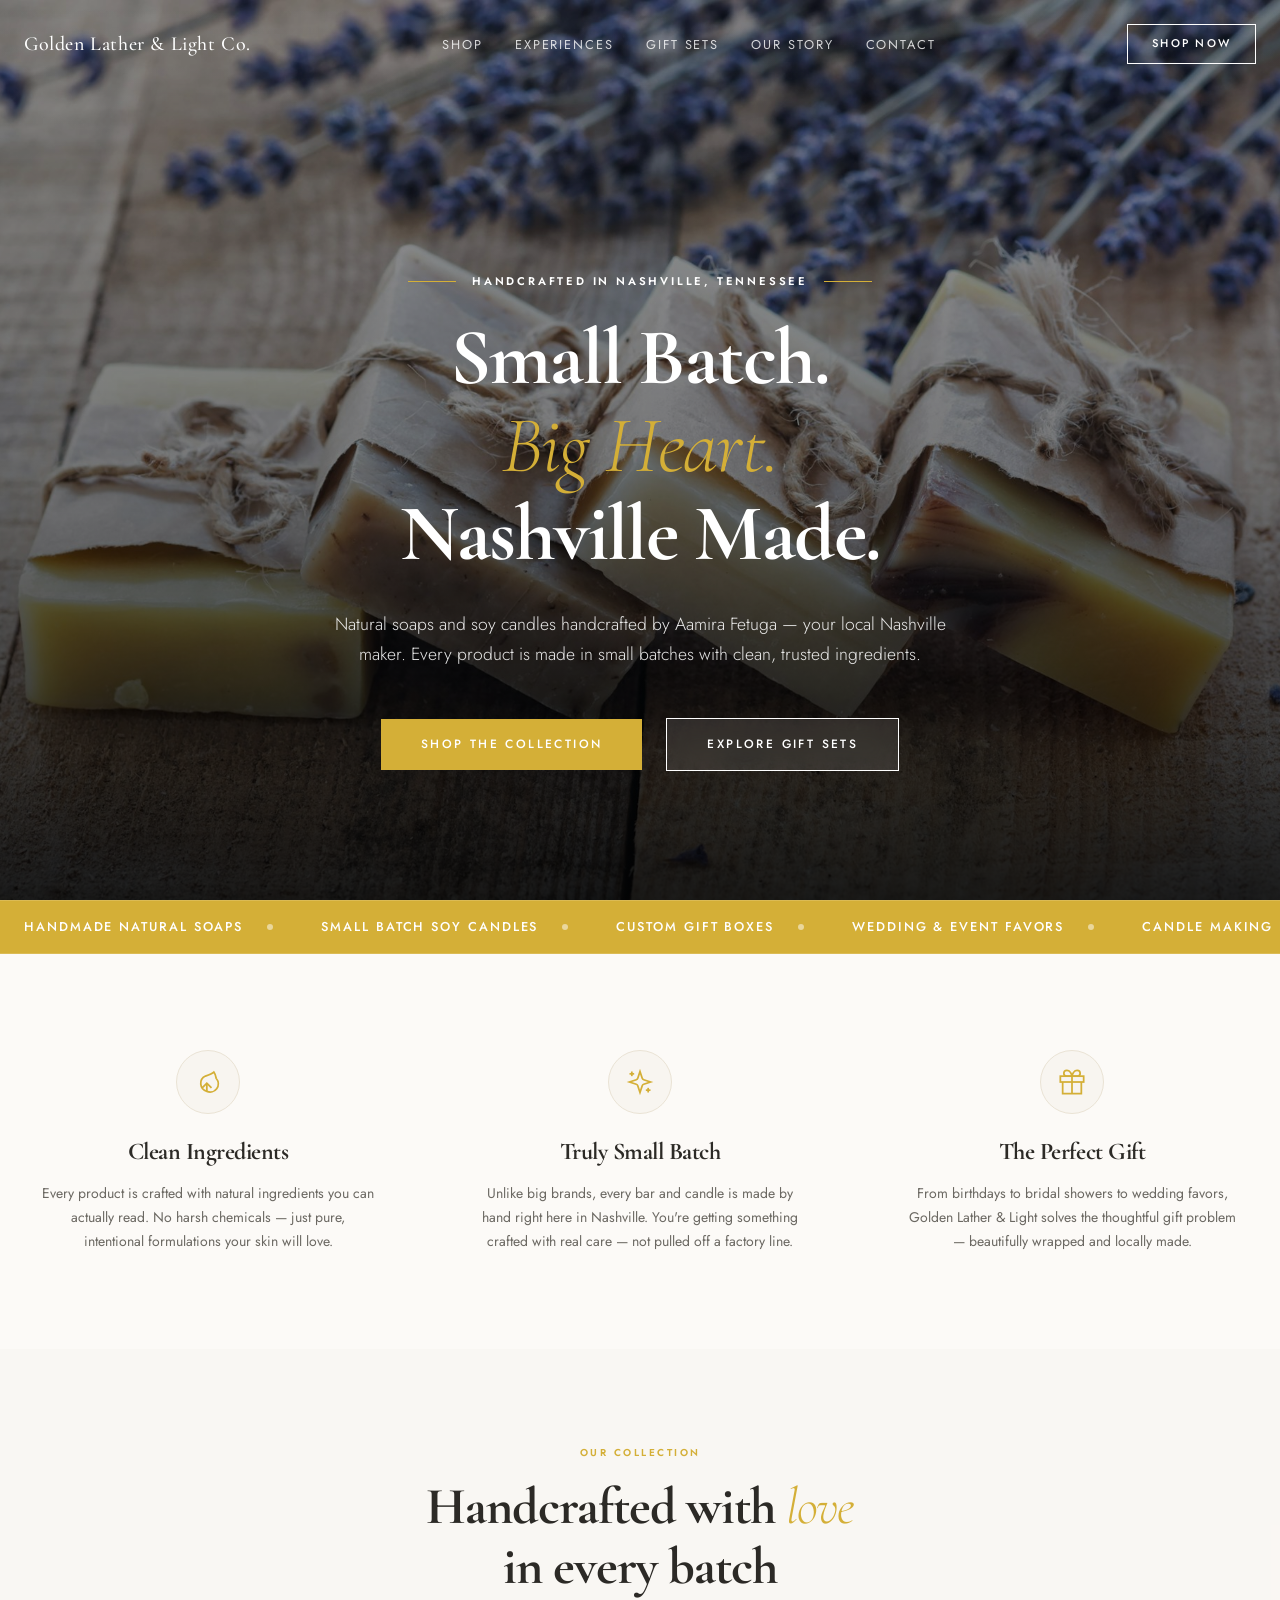
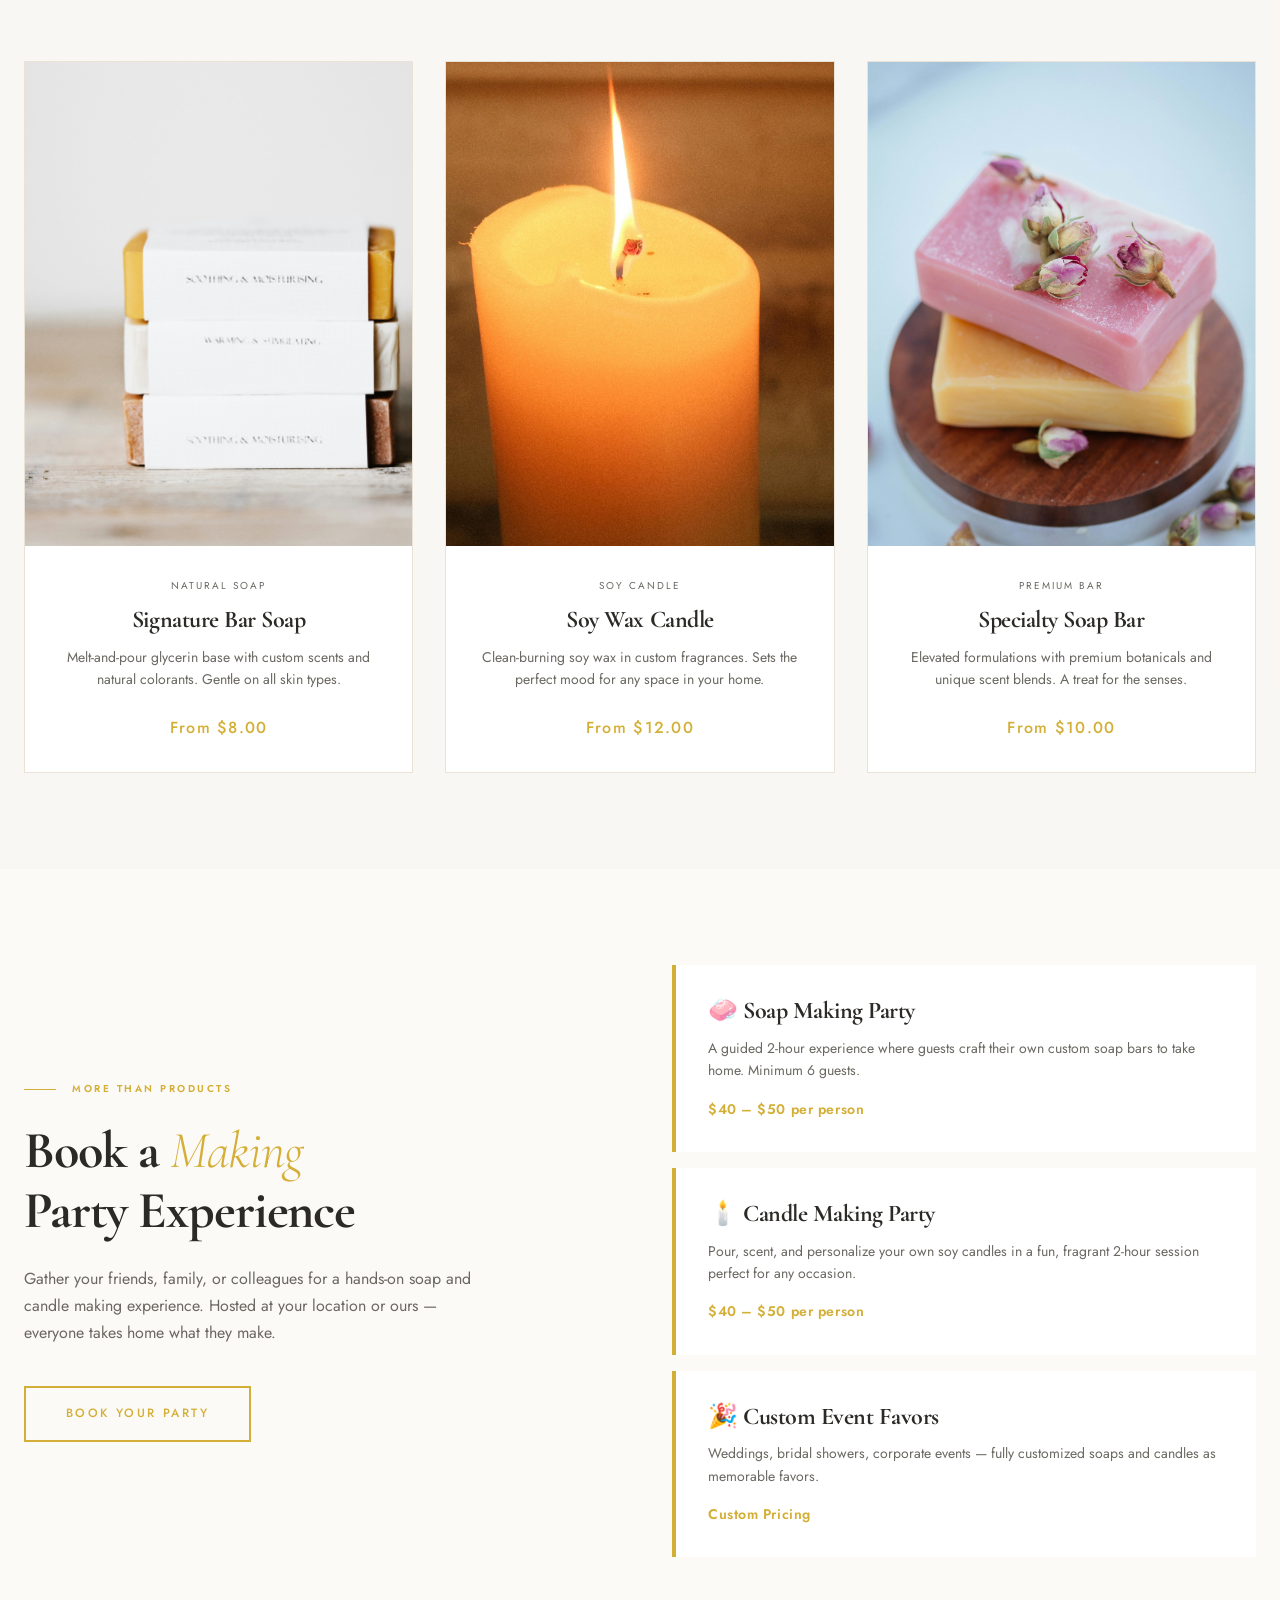
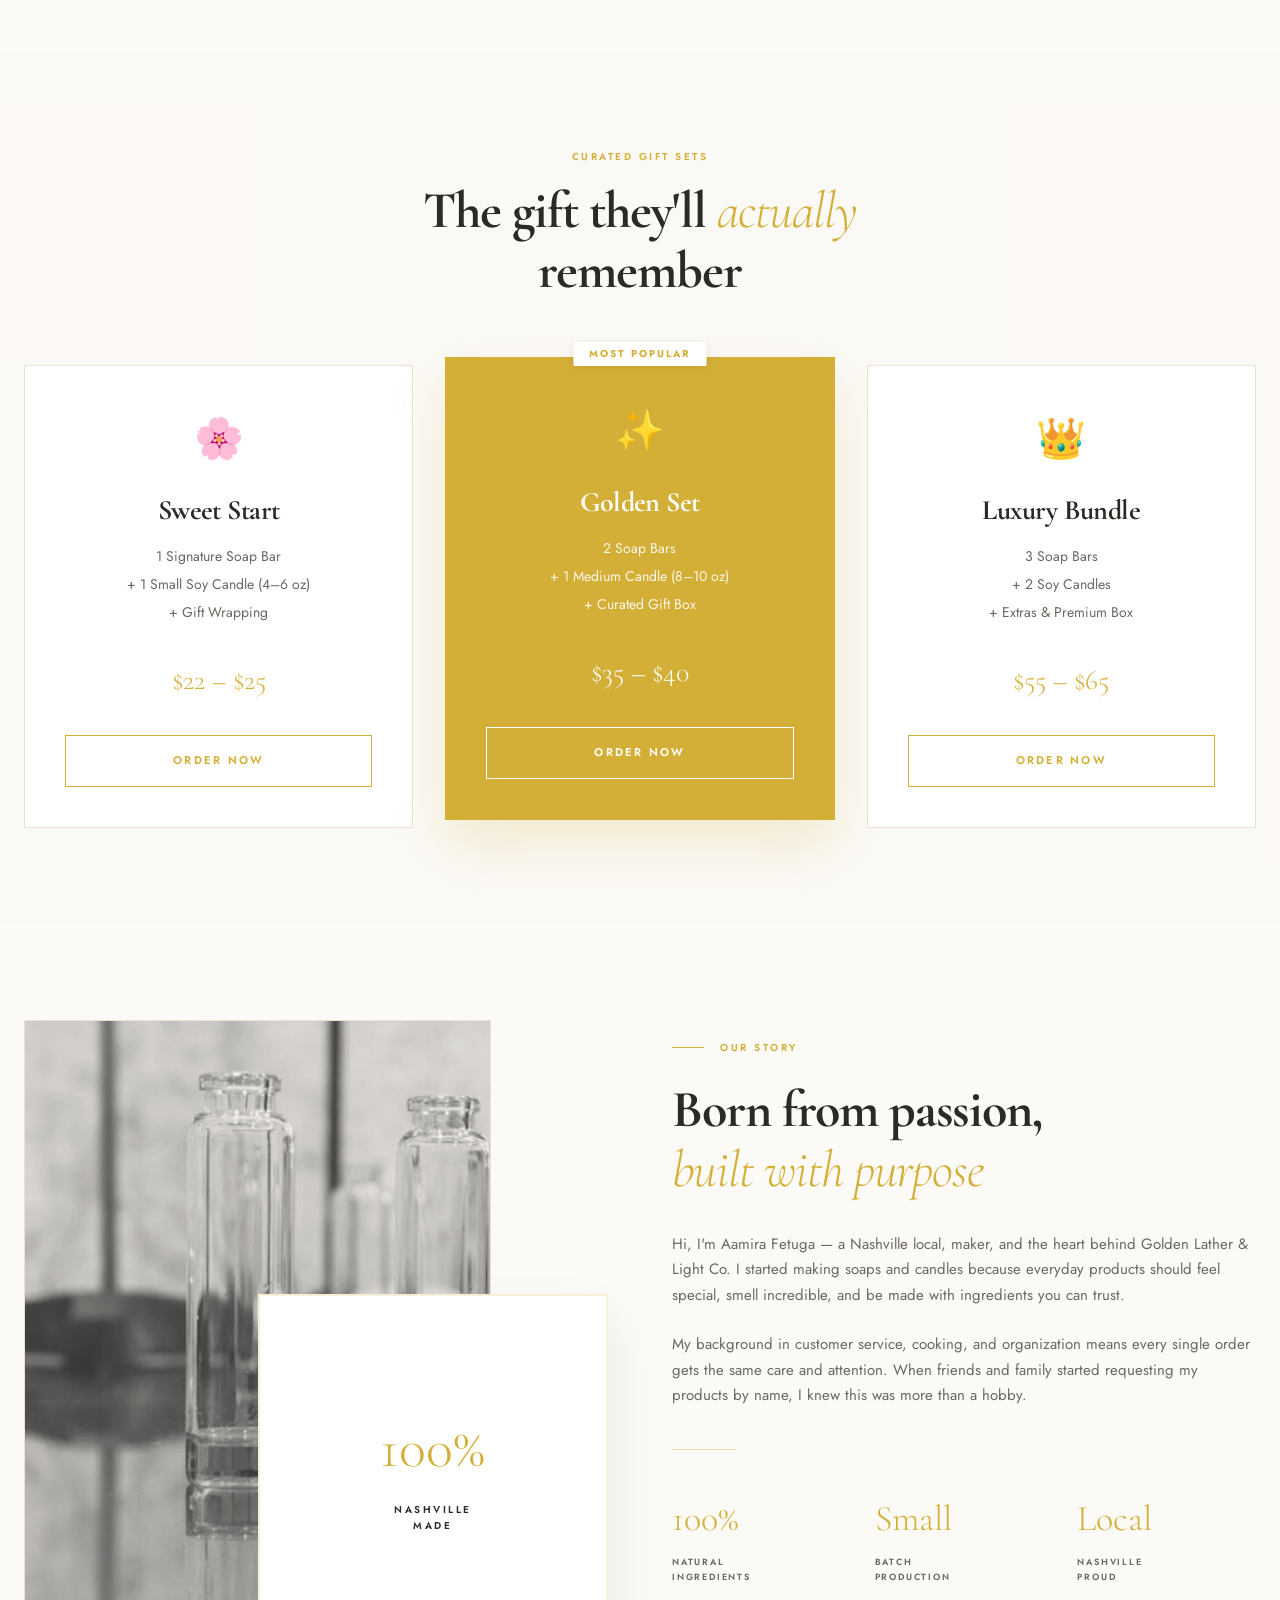
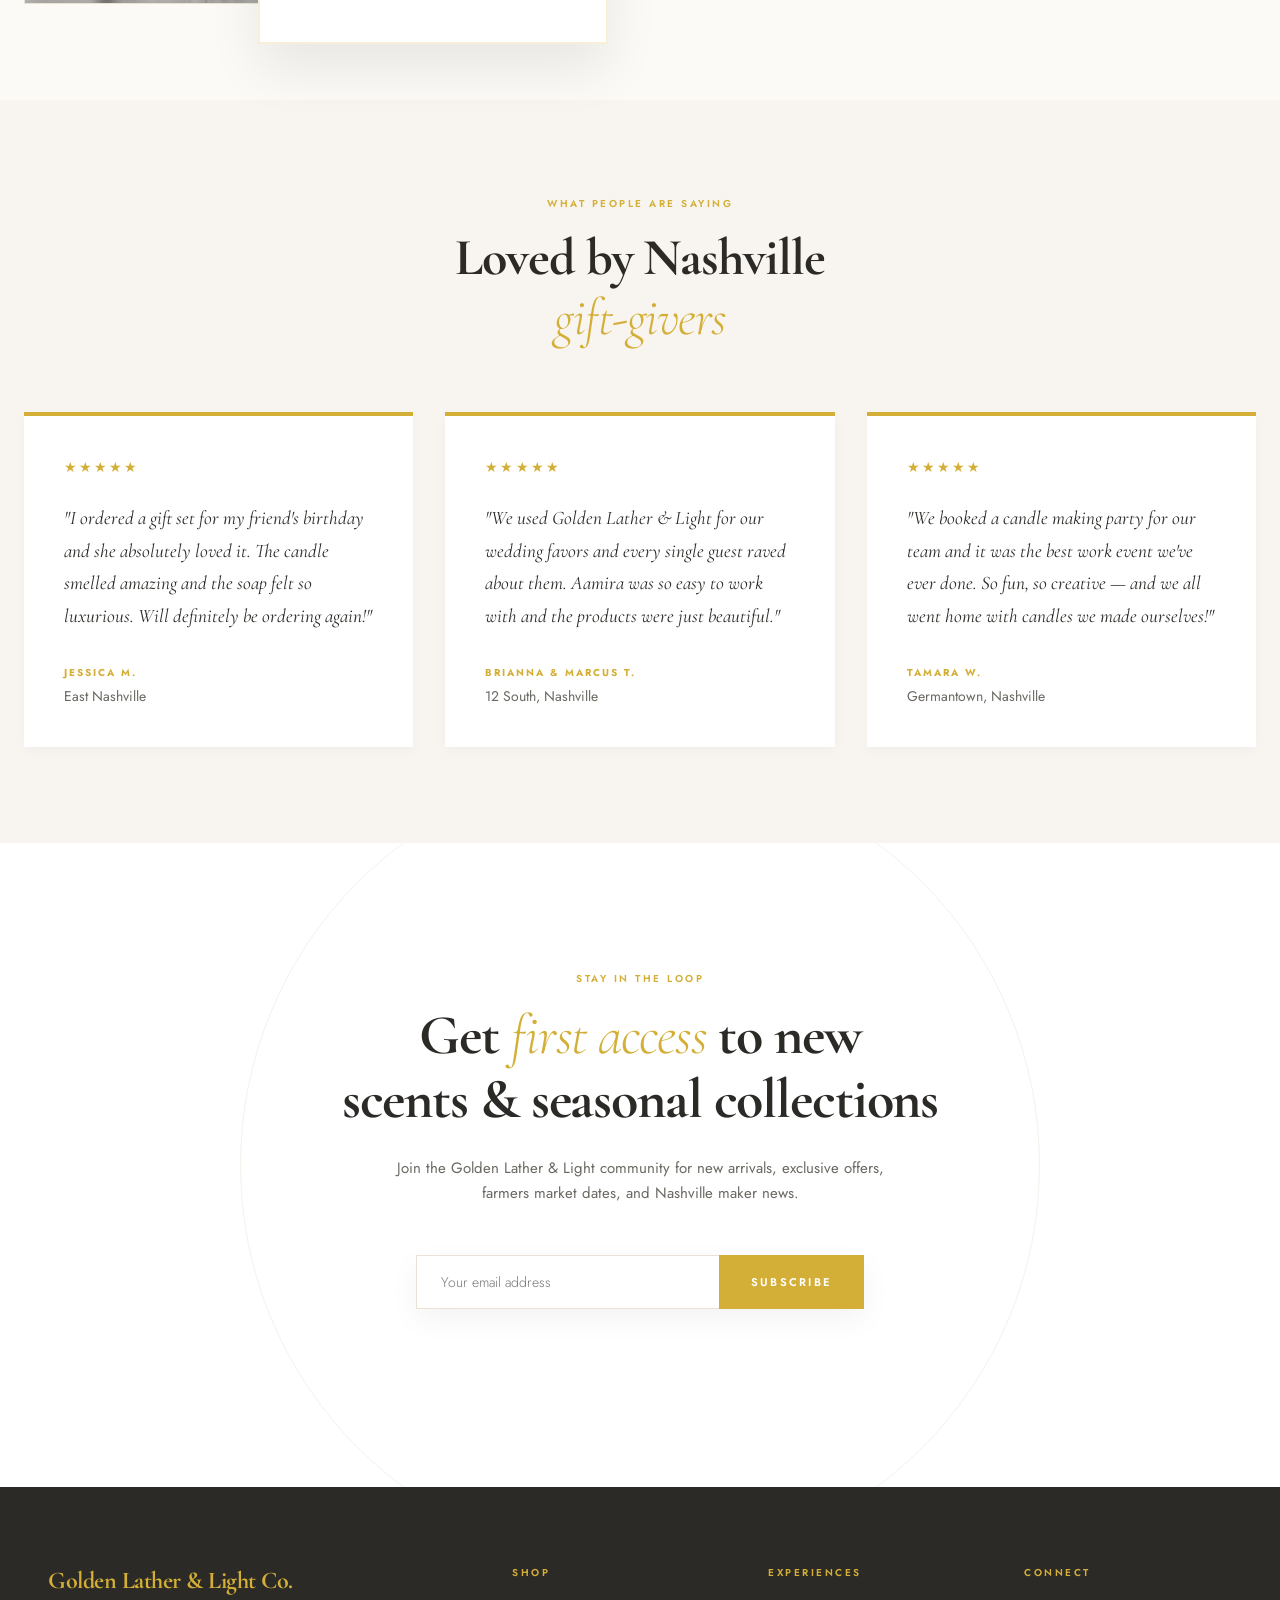
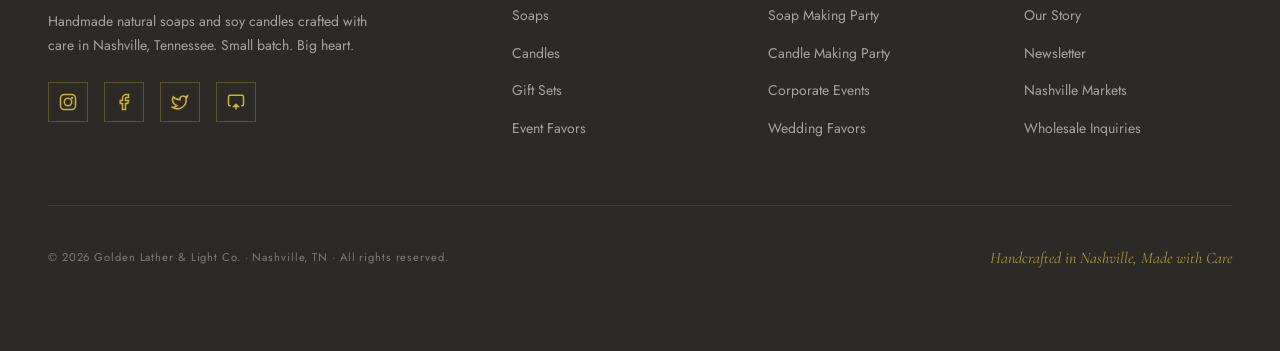
==== commit 79619e16: "update" ====
--- a/index.html
+++ b/index.html
@@ -76,10 +76,7 @@
         <a href="#gifts" class="btn btn-outline-white">Explore Gift Sets</a>
       </div>
     </div>
-    <div class="scroll-indicator">
-      <div class="scroll-line"></div>
-      <span>Scroll</span>
-    </div>
+
   </section>
 
   <!-- ========== MARQUEE ========== -->
@@ -320,4 +317,4 @@
 
   <script src="script.js"></script>
 </body>
-</html>
+</html>
--- a/styles.css
+++ b/styles.css
@@ -325,29 +325,7 @@
   .hero-buttons .btn { width: auto; }
 }
 
-.scroll-indicator {
-  position: absolute;
-  bottom: 2.5rem;
-  left: 50%;
-  transform: translateX(-50%);
-  display: flex;
-  flex-direction: column;
-  align-items: center;
-  gap: 0.75rem;
-  color: rgba(255,255,255,0.7);
-  z-index: 10;
-  animation: bounce 2s infinite;
-}
-.scroll-line {
-  width: 1px;
-  height: 3rem;
-  background: linear-gradient(to bottom, var(--primary), transparent);
-}
-.scroll-indicator span {
-  font-size: 0.6rem;
-  text-transform: uppercase;
-  letter-spacing: 0.25em;
-}
+
 
 @keyframes bounce {
   0%, 100% { transform: translateX(-50%) translateY(0); }
@@ -455,18 +433,16 @@
 .product-image {
   aspect-ratio: 4/5;
   background: var(--secondary);
-  display: flex;
-  align-items: center;
-  justify-content: center;
-  font-size: 3.5rem;
   position: relative;
   overflow: hidden;
 }
-.product-image span {
-  opacity: 0.8;
+.product-image img {
+  width: 100%;
+  height: 100%;
+  object-fit: cover;
   transition: transform 0.7s;
 }
-.product-card:hover .product-image span { transform: scale(1.1); }
+.product-card:hover .product-image img { transform: scale(1.05); }
 
 .product-overlay {
   position: absolute;
@@ -1020,4 +996,4 @@
   font-family: var(--font-serif);
   font-style: italic;
   color: rgba(212,175,55,0.8);
-}
+}
